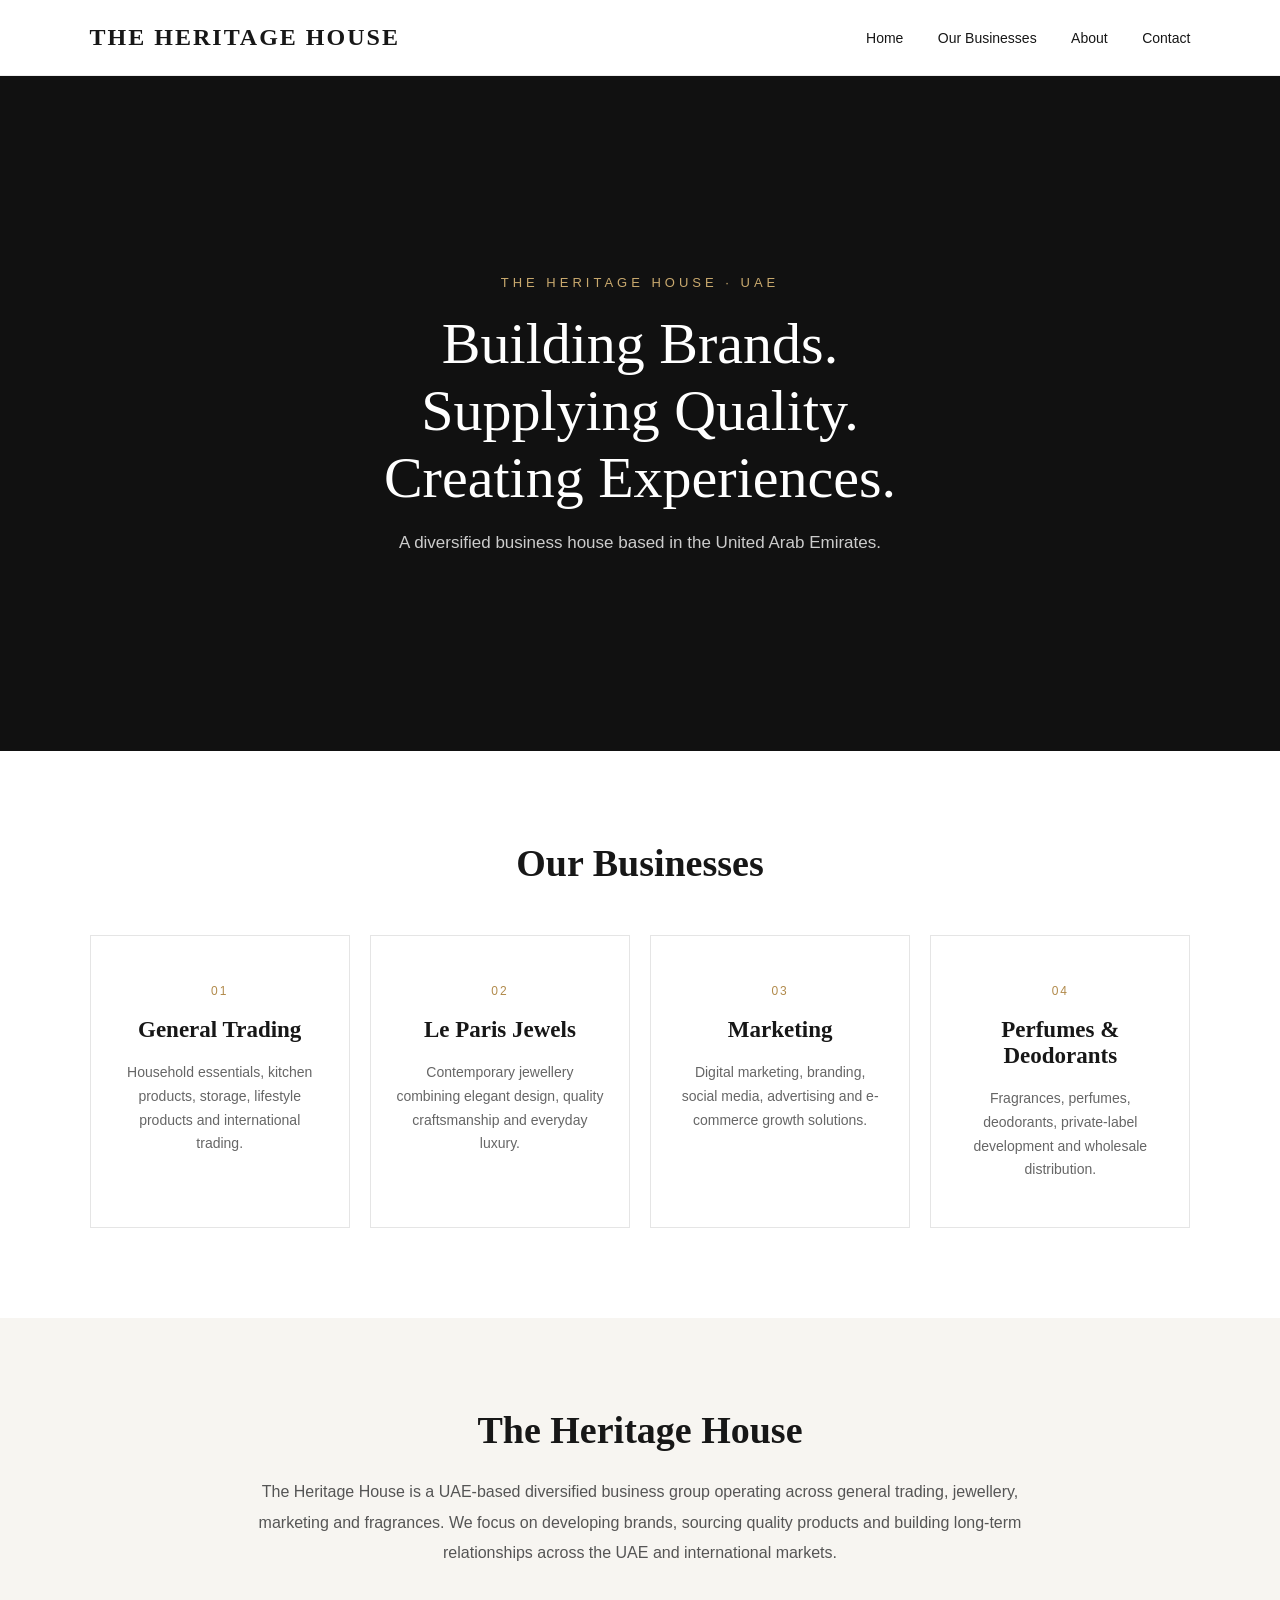
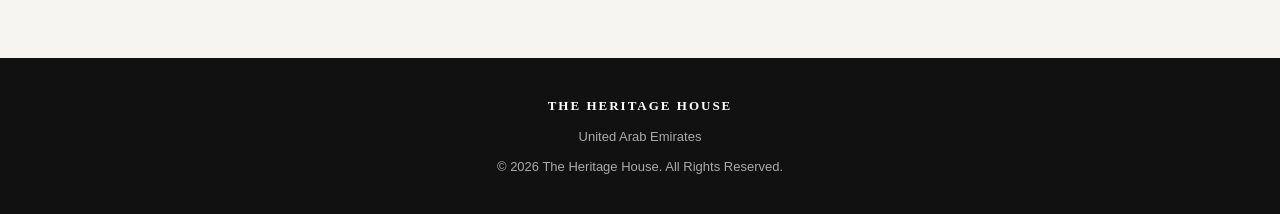
==== index.html @ 9d8dba2f "Create index.html" ====
<!DOCTYPE html>
<html lang="en">
<head>
  <meta charset="UTF-8">
  <meta name="viewport" content="width=device-width, initial-scale=1.0">
  <title>The Heritage House | UAE</title>

  <style>
    * {
      margin: 0;
      padding: 0;
      box-sizing: border-box;
    }

    body {
      font-family: Arial, sans-serif;
      background: #ffffff;
      color: #171717;
    }

    header {
      padding: 24px 7%;
      display: flex;
      justify-content: space-between;
      align-items: center;
      border-bottom: 1px solid #eee;
    }

    .logo {
      font-family: Georgia, serif;
      font-size: 24px;
      letter-spacing: 2px;
      font-weight: bold;
    }

    nav a {
      text-decoration: none;
      color: #171717;
      margin-left: 30px;
      font-size: 14px;
    }

    .hero {
      min-height: 75vh;
      background: #111;
      color: white;
      display: flex;
      flex-direction: column;
      justify-content: center;
      align-items: center;
      text-align: center;
      padding: 40px 20px;
    }

    .hero p {
      color: #c9a96e;
      letter-spacing: 4px;
      font-size: 13px;
      margin-bottom: 20px;
    }

    .hero h1 {
      font-family: Georgia, serif;
      font-size: 58px;
      font-weight: normal;
      max-width: 900px;
    }

    .hero h2 {
      margin-top: 22px;
      font-size: 17px;
      font-weight: normal;
      color: #ccc;
    }

    .businesses {
      padding: 90px 7%;
      text-align: center;
    }

    .businesses h2 {
      font-family: Georgia, serif;
      font-size: 38px;
      margin-bottom: 50px;
    }

    .grid {
      display: grid;
      grid-template-columns: repeat(4, 1fr);
      gap: 20px;
    }

    .card {
      border: 1px solid #e5e5e5;
      padding: 45px 25px;
      min-height: 250px;
    }

    .card span {
      color: #b18a4b;
      font-size: 12px;
      letter-spacing: 2px;
    }

    .card h3 {
      font-family: Georgia, serif;
      margin: 18px 0;
      font-size: 23px;
    }

    .card p {
      line-height: 1.7;
      color: #666;
      font-size: 14px;
    }

    .about {
      background: #f7f5f1;
      padding: 90px 20%;
      text-align: center;
    }

    .about h2 {
      font-family: Georgia, serif;
      font-size: 38px;
      margin-bottom: 25px;
    }

    .about p {
      line-height: 1.9;
      color: #555;
    }

    footer {
      background: #111;
      color: #aaa;
      text-align: center;
      padding: 40px;
      font-size: 13px;
    }

    footer strong {
      color: white;
      font-family: Georgia, serif;
      letter-spacing: 2px;
    }

    @media(max-width: 850px) {
      .grid {
        grid-template-columns: 1fr;
      }

      .hero h1 {
        font-size: 40px;
      }

      nav {
        display: none;
      }

      .about {
        padding: 70px 8%;
      }
    }
  </style>
</head>

<body>

<header>
  <div class="logo">THE HERITAGE HOUSE</div>

  <nav>
    <a href="#">Home</a>
    <a href="#businesses">Our Businesses</a>
    <a href="#about">About</a>
    <a href="#contact">Contact</a>
  </nav>
</header>

<section class="hero">
  <p>THE HERITAGE HOUSE · UAE</p>

  <h1>Building Brands.<br>Supplying Quality.<br>Creating Experiences.</h1>

  <h2>A diversified business house based in the United Arab Emirates.</h2>
</section>

<section class="businesses" id="businesses">

  <h2>Our Businesses</h2>

  <div class="grid">

    <div class="card">
      <span>01</span>
      <h3>General Trading</h3>
      <p>
        Household essentials, kitchen products, storage,
        lifestyle products and international trading.
      </p>
    </div>

    <div class="card">
      <span>02</span>
      <h3>Le Paris Jewels</h3>
      <p>
        Contemporary jewellery combining elegant design,
        quality craftsmanship and everyday luxury.
      </p>
    </div>

    <div class="card">
      <span>03</span>
      <h3>Marketing</h3>
      <p>
        Digital marketing, branding, social media,
        advertising and e-commerce growth solutions.
      </p>
    </div>

    <div class="card">
      <span>04</span>
      <h3>Perfumes & Deodorants</h3>
      <p>
        Fragrances, perfumes, deodorants, private-label
        development and wholesale distribution.
      </p>
    </div>

  </div>

</section>

<section class="about" id="about">

  <h2>The Heritage House</h2>

  <p>
    The Heritage House is a UAE-based diversified business group
    operating across general trading, jewellery, marketing and
    fragrances. We focus on developing brands, sourcing quality
    products and building long-term relationships across the UAE
    and international markets.
  </p>

</section>

<footer id="contact">

  <strong>THE HERITAGE HOUSE</strong>

  <br><br>

  United Arab Emirates

  <br><br>

  © 2026 The Heritage House. All Rights Reserved.

</footer>

</body>
</html>
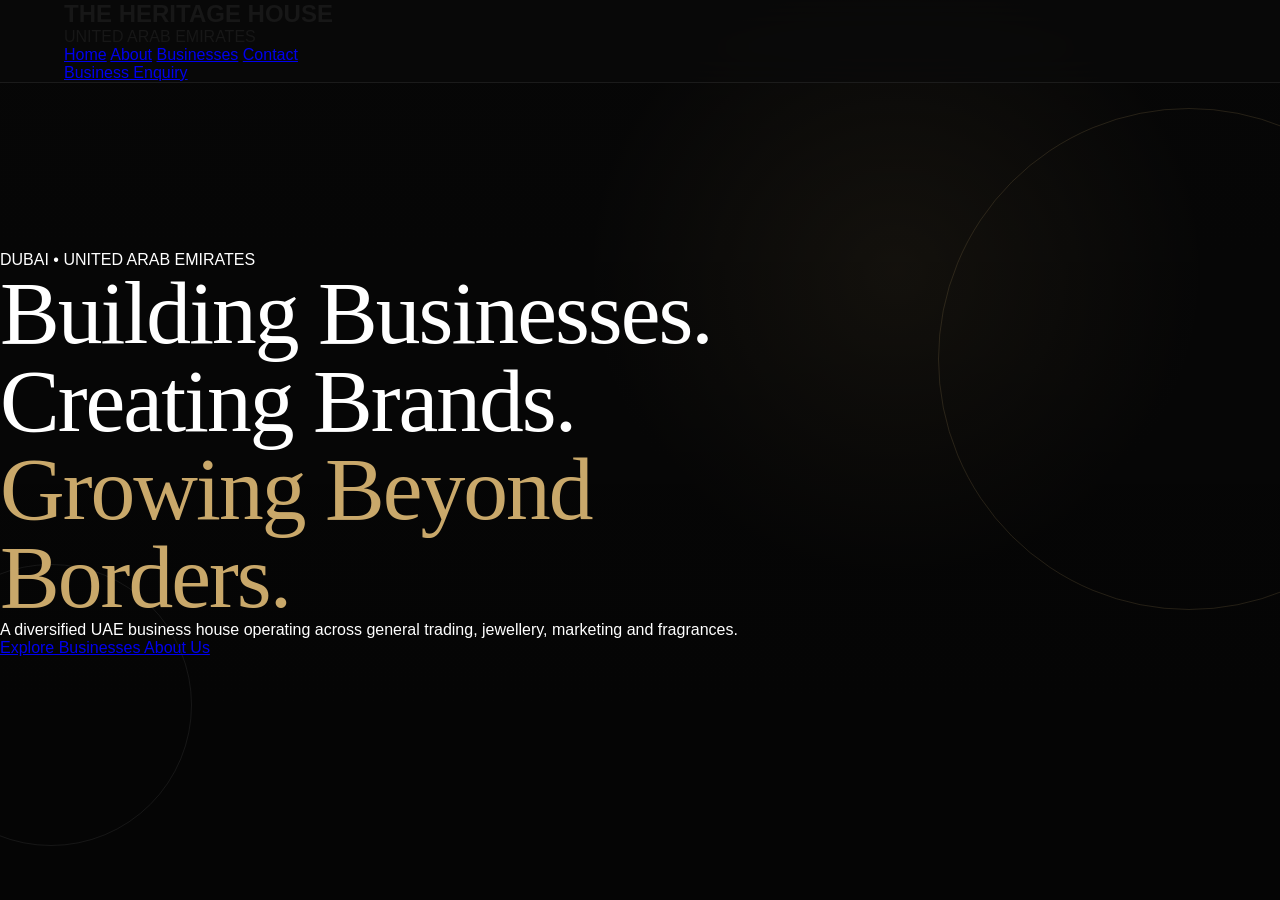
==== commit 545e143a: "Update index.html" ====
--- a/index.html
+++ b/index.html
@@ -1,264 +1,97 @@
 <!DOCTYPE html>
 <html lang="en">
+
 <head>
-  <meta charset="UTF-8">
-  <meta name="viewport" content="width=device-width, initial-scale=1.0">
-  <title>The Heritage House | UAE</title>
 
-  <style>
-    * {
-      margin: 0;
-      padding: 0;
-      box-sizing: border-box;
-    }
+<meta charset="UTF-8">
+<meta name="viewport" content="width=device-width, initial-scale=1.0">
 
-    body {
-      font-family: Arial, sans-serif;
-      background: #ffffff;
-      color: #171717;
-    }
+<title>The Heritage House | UAE</title>
 
-    header {
-      padding: 24px 7%;
-      display: flex;
-      justify-content: space-between;
-      align-items: center;
-      border-bottom: 1px solid #eee;
-    }
+<link rel="stylesheet" href="style.css">
 
-    .logo {
-      font-family: Georgia, serif;
-      font-size: 24px;
-      letter-spacing: 2px;
-      font-weight: bold;
-    }
-
-    nav a {
-      text-decoration: none;
-      color: #171717;
-      margin-left: 30px;
-      font-size: 14px;
-    }
-
-    .hero {
-      min-height: 75vh;
-      background: #111;
-      color: white;
-      display: flex;
-      flex-direction: column;
-      justify-content: center;
-      align-items: center;
-      text-align: center;
-      padding: 40px 20px;
-    }
-
-    .hero p {
-      color: #c9a96e;
-      letter-spacing: 4px;
-      font-size: 13px;
-      margin-bottom: 20px;
-    }
-
-    .hero h1 {
-      font-family: Georgia, serif;
-      font-size: 58px;
-      font-weight: normal;
-      max-width: 900px;
-    }
-
-    .hero h2 {
-      margin-top: 22px;
-      font-size: 17px;
-      font-weight: normal;
-      color: #ccc;
-    }
-
-    .businesses {
-      padding: 90px 7%;
-      text-align: center;
-    }
-
-    .businesses h2 {
-      font-family: Georgia, serif;
-      font-size: 38px;
-      margin-bottom: 50px;
-    }
-
-    .grid {
-      display: grid;
-      grid-template-columns: repeat(4, 1fr);
-      gap: 20px;
-    }
-
-    .card {
-      border: 1px solid #e5e5e5;
-      padding: 45px 25px;
-      min-height: 250px;
-    }
-
-    .card span {
-      color: #b18a4b;
-      font-size: 12px;
-      letter-spacing: 2px;
-    }
-
-    .card h3 {
-      font-family: Georgia, serif;
-      margin: 18px 0;
-      font-size: 23px;
-    }
-
-    .card p {
-      line-height: 1.7;
-      color: #666;
-      font-size: 14px;
-    }
-
-    .about {
-      background: #f7f5f1;
-      padding: 90px 20%;
-      text-align: center;
-    }
-
-    .about h2 {
-      font-family: Georgia, serif;
-      font-size: 38px;
-      margin-bottom: 25px;
-    }
-
-    .about p {
-      line-height: 1.9;
-      color: #555;
-    }
-
-    footer {
-      background: #111;
-      color: #aaa;
-      text-align: center;
-      padding: 40px;
-      font-size: 13px;
-    }
-
-    footer strong {
-      color: white;
-      font-family: Georgia, serif;
-      letter-spacing: 2px;
-    }
-
-    @media(max-width: 850px) {
-      .grid {
-        grid-template-columns: 1fr;
-      }
-
-      .hero h1 {
-        font-size: 40px;
-      }
-
-      nav {
-        display: none;
-      }
-
-      .about {
-        padding: 70px 8%;
-      }
-    }
-  </style>
 </head>
 
 <body>
 
-<header>
-  <div class="logo">THE HERITAGE HOUSE</div>
+<header class="site-header">
 
-  <nav>
-    <a href="#">Home</a>
-    <a href="#businesses">Our Businesses</a>
-    <a href="#about">About</a>
-    <a href="#contact">Contact</a>
-  </nav>
+<div class="container nav">
+
+<div class="logo">
+
+<h2>THE HERITAGE HOUSE</h2>
+
+<p>UNITED ARAB EMIRATES</p>
+
+</div>
+
+<nav>
+
+<a href="#">Home</a>
+<a href="#">About</a>
+<a href="#">Businesses</a>
+<a href="#">Contact</a>
+
+</nav>
+
+<a class="btn" href="#">
+Business Enquiry
+</a>
+
+</div>
+
 </header>
 
+
+
 <section class="hero">
-  <p>THE HERITAGE HOUSE · UAE</p>
 
-  <h1>Building Brands.<br>Supplying Quality.<br>Creating Experiences.</h1>
+<div class="overlay"></div>
 
-  <h2>A diversified business house based in the United Arab Emirates.</h2>
-</section>
+<div class="hero-content">
 
-<section class="businesses" id="businesses">
+<p class="eyebrow">
+DUBAI • UNITED ARAB EMIRATES
+</p>
 
-  <h2>Our Businesses</h2>
+<h1>
 
-  <div class="grid">
+Building Businesses.<br>
 
-    <div class="card">
-      <span>01</span>
-      <h3>General Trading</h3>
-      <p>
-        Household essentials, kitchen products, storage,
-        lifestyle products and international trading.
-      </p>
-    </div>
+Creating Brands.<br>
 
-    <div class="card">
-      <span>02</span>
-      <h3>Le Paris Jewels</h3>
-      <p>
-        Contemporary jewellery combining elegant design,
-        quality craftsmanship and everyday luxury.
-      </p>
-    </div>
+<span>Growing Beyond Borders.</span>
 
-    <div class="card">
-      <span>03</span>
-      <h3>Marketing</h3>
-      <p>
-        Digital marketing, branding, social media,
-        advertising and e-commerce growth solutions.
-      </p>
-    </div>
+</h1>
 
-    <div class="card">
-      <span>04</span>
-      <h3>Perfumes & Deodorants</h3>
-      <p>
-        Fragrances, perfumes, deodorants, private-label
-        development and wholesale distribution.
-      </p>
-    </div>
+<p>
 
-  </div>
+A diversified UAE business house operating across
+general trading, jewellery, marketing and fragrances.
+
+</p>
+
+<div class="buttons">
+
+<a href="#" class="gold">
+Explore Businesses
+</a>
+
+<a href="#" class="outline">
+About Us
+</a>
+
+</div>
+
+</div>
 
 </section>
 
-<section class="about" id="about">
 
-  <h2>The Heritage House</h2>
 
-  <p>
-    The Heritage House is a UAE-based diversified business group
-    operating across general trading, jewellery, marketing and
-    fragrances. We focus on developing brands, sourcing quality
-    products and building long-term relationships across the UAE
-    and international markets.
-  </p>
-
-</section>
-
-<footer id="contact">
-
-  <strong>THE HERITAGE HOUSE</strong>
-
-  <br><br>
-
-  United Arab Emirates
-
-  <br><br>
-
-  © 2026 The Heritage House. All Rights Reserved.
-
-</footer>
+<script src="script.js"></script>
 
 </body>
+
 </html>
--- a/style.css
+++ b/style.css
@@ -0,0 +1,377 @@
+* {
+  margin: 0;
+  padding: 0;
+  box-sizing: border-box;
+}
+
+html {
+  scroll-behavior: smooth;
+}
+
+body {
+  font-family: Arial, Helvetica, sans-serif;
+  background: #f7f4ef;
+  color: #171717;
+  overflow-x: hidden;
+}
+
+.container {
+  width: min(1180px, 90%);
+  margin: 0 auto;
+}
+
+/* HEADER */
+
+.site-header {
+  position: fixed;
+  top: 0;
+  left: 0;
+  width: 100%;
+  z-index: 1000;
+  background: rgba(10, 10, 10, 0.72);
+  backdrop-filter: blur(18px);
+  border-bottom: 1px solid rgba(255,255,255,0.08);
+}
+
+.nav-wrap {
+  min-height: 88px;
+  display: flex;
+  align-items: center;
+  justify-content: space-between;
+  gap: 30px;
+}
+
+.brand {
+  text-decoration: none;
+  color: white;
+  display: flex;
+  flex-direction: column;
+}
+
+.brand-main {
+  font-family: Georgia, "Times New Roman", serif;
+  font-size: 20px;
+  letter-spacing: 2px;
+  line-height: 1.1;
+}
+
+.brand-sub {
+  margin-top: 5px;
+  font-size: 9px;
+  letter-spacing: 3px;
+  color: #c9a86a;
+}
+
+.desktop-nav {
+  display: flex;
+  align-items: center;
+  gap: 30px;
+}
+
+.desktop-nav a {
+  color: #f4f4f4;
+  text-decoration: none;
+  font-size: 13px;
+  letter-spacing: 0.5px;
+  transition: 0.3s ease;
+}
+
+.desktop-nav a:hover {
+  color: #c9a86a;
+}
+
+.nav-button {
+  text-decoration: none;
+  color: #111;
+  background: #c9a86a;
+  padding: 13px 20px;
+  font-size: 12px;
+  letter-spacing: 0.8px;
+  transition: 0.3s ease;
+}
+
+.nav-button:hover {
+  background: #e0c28a;
+}
+
+.mobile-menu-button {
+  display: none;
+  background: transparent;
+  border: none;
+  cursor: pointer;
+}
+
+.mobile-menu-button span {
+  display: block;
+  width: 25px;
+  height: 1px;
+  background: white;
+  margin: 6px 0;
+}
+
+/* HERO */
+
+.hero {
+  position: relative;
+  min-height: 100vh;
+  background:
+    linear-gradient(rgba(0,0,0,0.45), rgba(0,0,0,0.62)),
+    radial-gradient(circle at 70% 30%, rgba(201,168,106,0.14), transparent 28%),
+    #0c0c0c;
+  color: white;
+  display: flex;
+  align-items: center;
+  padding-top: 88px;
+  overflow: hidden;
+}
+
+.hero::before {
+  content: "";
+  position: absolute;
+  width: 500px;
+  height: 500px;
+  border: 1px solid rgba(201,168,106,0.16);
+  border-radius: 50%;
+  top: 12%;
+  right: -160px;
+}
+
+.hero::after {
+  content: "";
+  position: absolute;
+  width: 280px;
+  height: 280px;
+  border: 1px solid rgba(255,255,255,0.07);
+  border-radius: 50%;
+  bottom: 6%;
+  left: -90px;
+}
+
+.hero-overlay {
+  position: absolute;
+  inset: 0;
+  background:
+    linear-gradient(
+      90deg,
+      rgba(0,0,0,0.85) 0%,
+      rgba(0,0,0,0.55) 50%,
+      rgba(0,0,0,0.2) 100%
+    );
+}
+
+.hero-content {
+  position: relative;
+  z-index: 2;
+  padding-top: 70px;
+  padding-bottom: 150px;
+}
+
+.hero-eyebrow {
+  color: #c9a86a;
+  font-size: 12px;
+  letter-spacing: 4px;
+  margin-bottom: 28px;
+  opacity: 0;
+  transform: translateY(18px);
+  animation: fadeUp 0.8s ease forwards 0.1s;
+}
+
+.hero h1 {
+  max-width: 900px;
+  font-family: Georgia, "Times New Roman", serif;
+  font-weight: 400;
+  font-size: clamp(54px, 7vw, 98px);
+  line-height: 0.98;
+  letter-spacing: -2px;
+  opacity: 0;
+  transform: translateY(25px);
+  animation: fadeUp 0.9s ease forwards 0.25s;
+}
+
+.hero h1 span {
+  color: #c9a86a;
+}
+
+.hero-description {
+  margin-top: 34px;
+  max-width: 620px;
+  color: #d1d1d1;
+  font-size: 17px;
+  line-height: 1.8;
+  opacity: 0;
+  transform: translateY(20px);
+  animation: fadeUp 0.9s ease forwards 0.45s;
+}
+
+.hero-actions {
+  display: flex;
+  gap: 16px;
+  margin-top: 38px;
+  opacity: 0;
+  transform: translateY(20px);
+  animation: fadeUp 0.9s ease forwards 0.6s;
+}
+
+.button {
+  display: inline-block;
+  padding: 15px 24px;
+  text-decoration: none;
+  font-size: 12px;
+  letter-spacing: 1px;
+  transition: all 0.3s ease;
+}
+
+.button-gold {
+  background: #c9a86a;
+  color: #111;
+}
+
+.button-gold:hover {
+  background: #e0c28a;
+  transform: translateY(-2px);
+}
+
+.button-outline {
+  border: 1px solid rgba(255,255,255,0.35);
+  color: white;
+}
+
+.button-outline:hover {
+  border-color: #c9a86a;
+  color: #c9a86a;
+}
+
+.hero-bottom {
+  position: absolute;
+  left: 0;
+  bottom: 0;
+  width: 100%;
+  z-index: 3;
+  display: grid;
+  grid-template-columns: repeat(4, 1fr);
+  border-top: 1px solid rgba(255,255,255,0.1);
+  background: rgba(0,0,0,0.28);
+  backdrop-filter: blur(12px);
+}
+
+.hero-bottom-item {
+  padding: 22px 28px;
+  font-size: 12px;
+  letter-spacing: 0.5px;
+  color: #d6d6d6;
+  border-right: 1px solid rgba(255,255,255,0.08);
+}
+
+.hero-bottom-item:last-child {
+  border-right: 0;
+}
+
+.hero-bottom-item span {
+  color: #c9a86a;
+  margin-right: 10px;
+  font-size: 10px;
+}
+
+/* ANIMATION */
+
+@keyframes fadeUp {
+  to {
+    opacity: 1;
+    transform: translateY(0);
+  }
+}
+
+/* MOBILE */
+
+@media (max-width: 900px) {
+
+  .desktop-nav,
+  .nav-button {
+    display: none;
+  }
+
+  .mobile-menu-button {
+    display: block;
+  }
+
+  .nav-wrap {
+    min-height: 74px;
+  }
+
+  .hero {
+    padding-top: 74px;
+    min-height: auto;
+  }
+
+  .hero-content {
+    padding-top: 110px;
+    padding-bottom: 170px;
+  }
+
+  .hero h1 {
+    font-size: clamp(42px, 11vw, 66px);
+    line-height: 1.02;
+  }
+
+  .hero-description {
+    font-size: 15px;
+    line-height: 1.7;
+  }
+
+  .hero-actions {
+    flex-direction: column;
+    align-items: flex-start;
+  }
+
+  .hero-bottom {
+    grid-template-columns: 1fr 1fr;
+  }
+
+  .hero-bottom-item {
+    padding: 16px 18px;
+    border-bottom: 1px solid rgba(255,255,255,0.08);
+  }
+}
+
+@media (max-width: 520px) {
+
+  .brand-main {
+    font-size: 16px;
+  }
+
+  .brand-sub {
+    font-size: 8px;
+    letter-spacing: 2px;
+  }
+
+  .hero-eyebrow {
+    font-size: 10px;
+    letter-spacing: 2.5px;
+  }
+
+  .hero h1 {
+    letter-spacing: -1px;
+  }
+
+  .hero-actions {
+    width: 100%;
+  }
+
+  .button {
+    width: 100%;
+    text-align: center;
+  }
+
+  .hero-bottom {
+    grid-template-columns: 1fr;
+    position: relative;
+  }
+
+  .hero {
+    display: block;
+  }
+
+  .hero-content {
+    padding-bottom: 70px;
+  }
+}
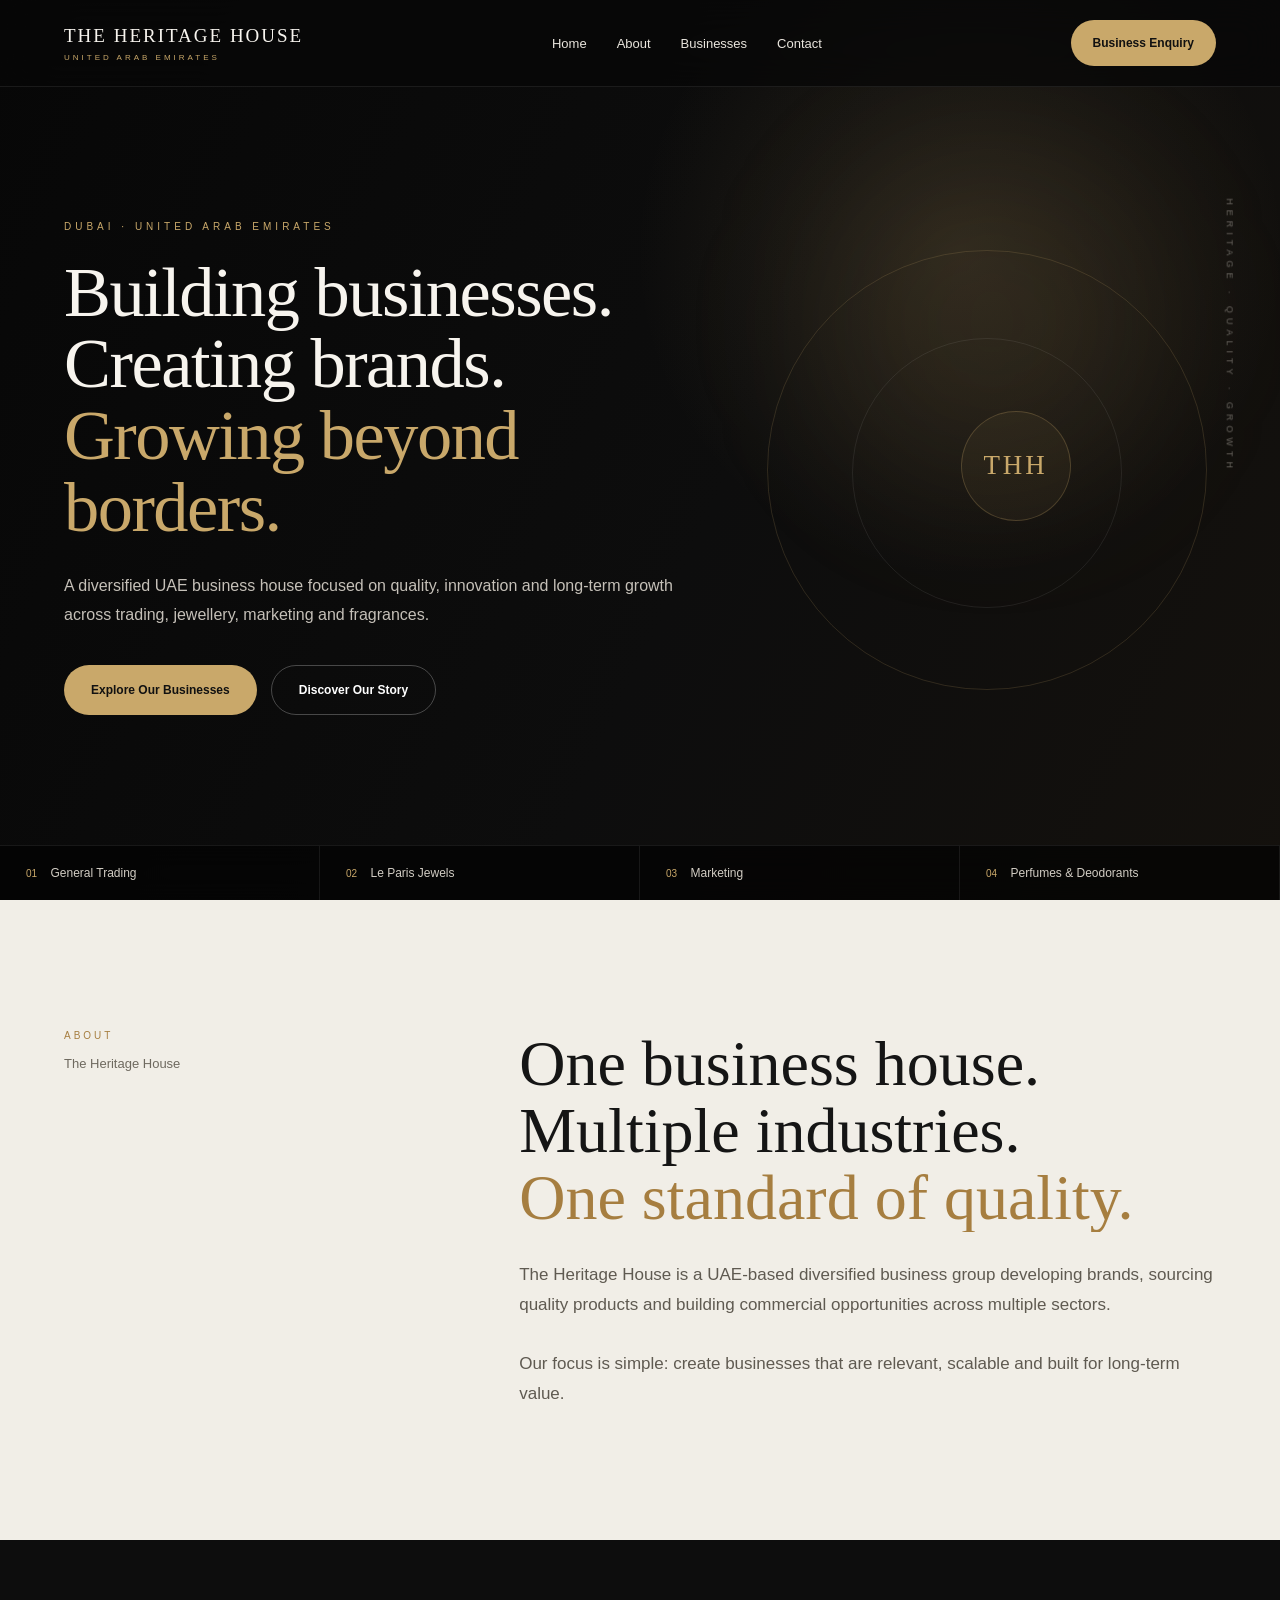
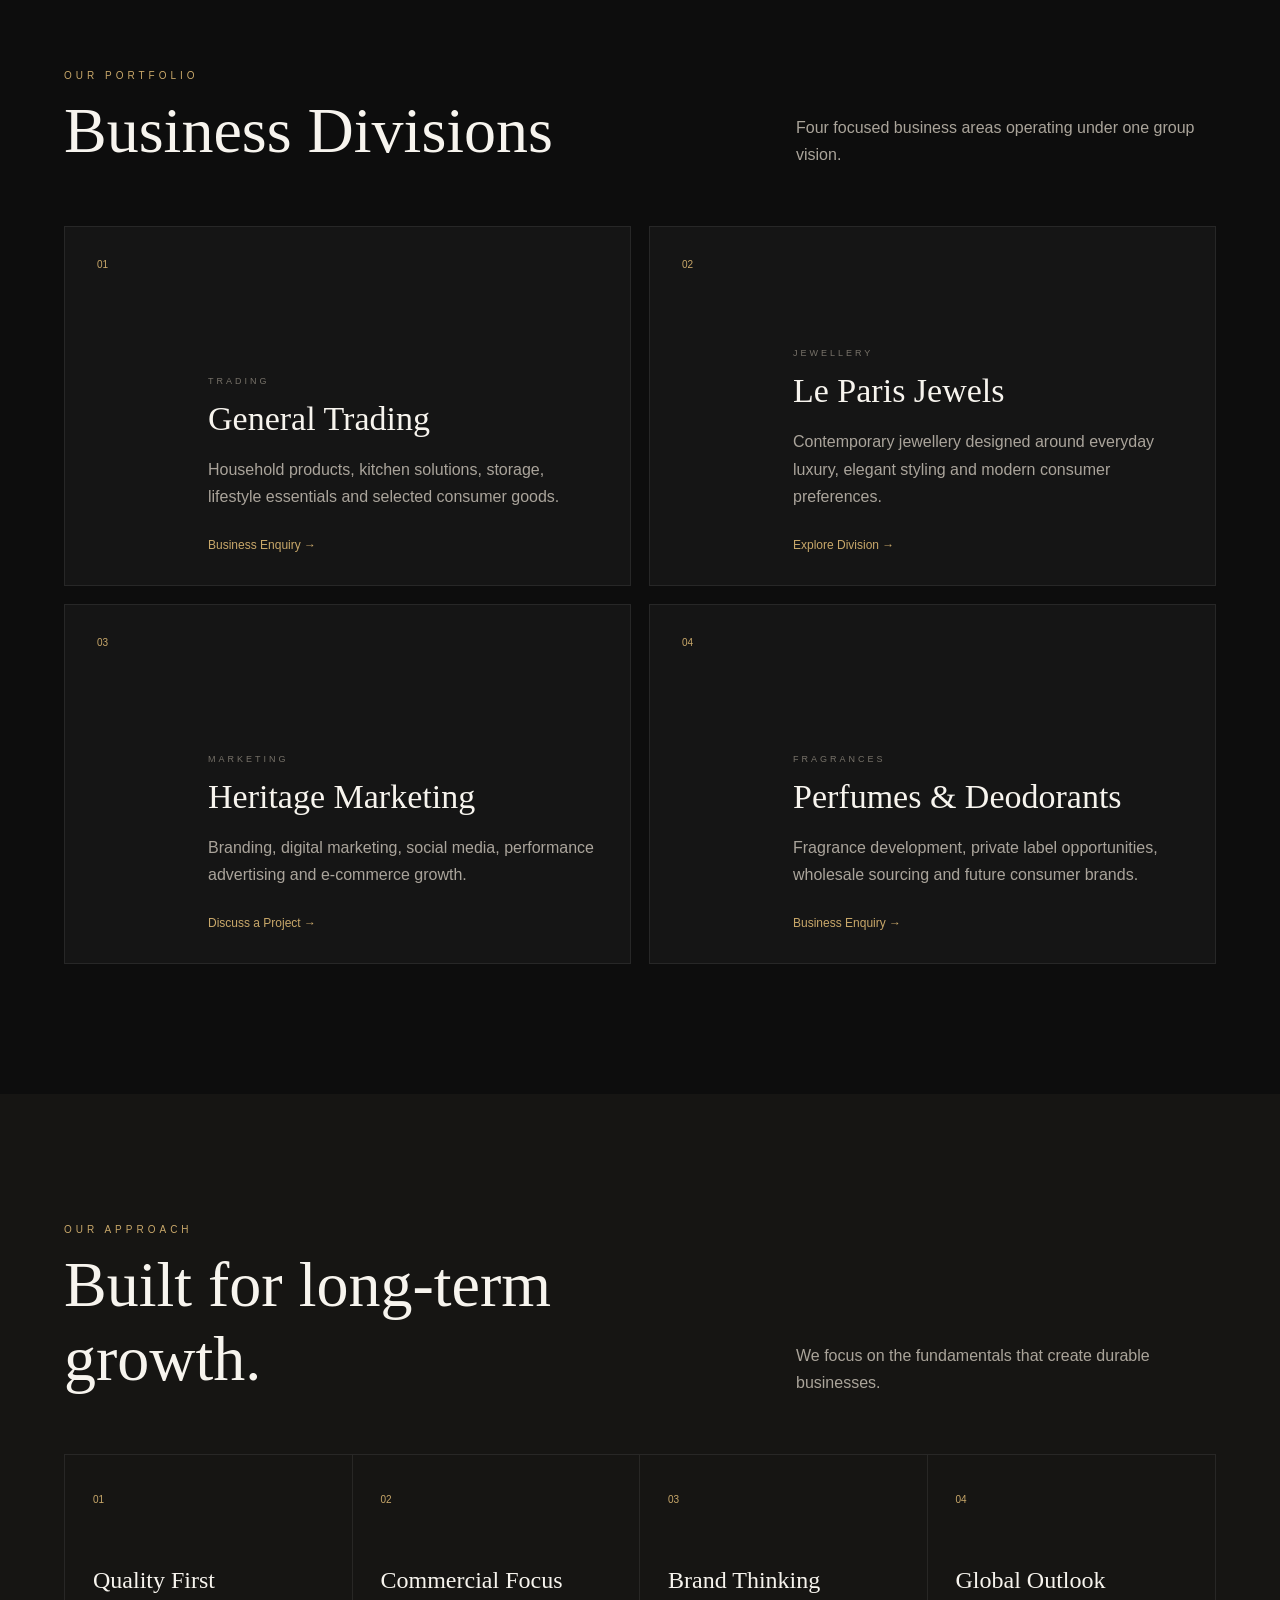
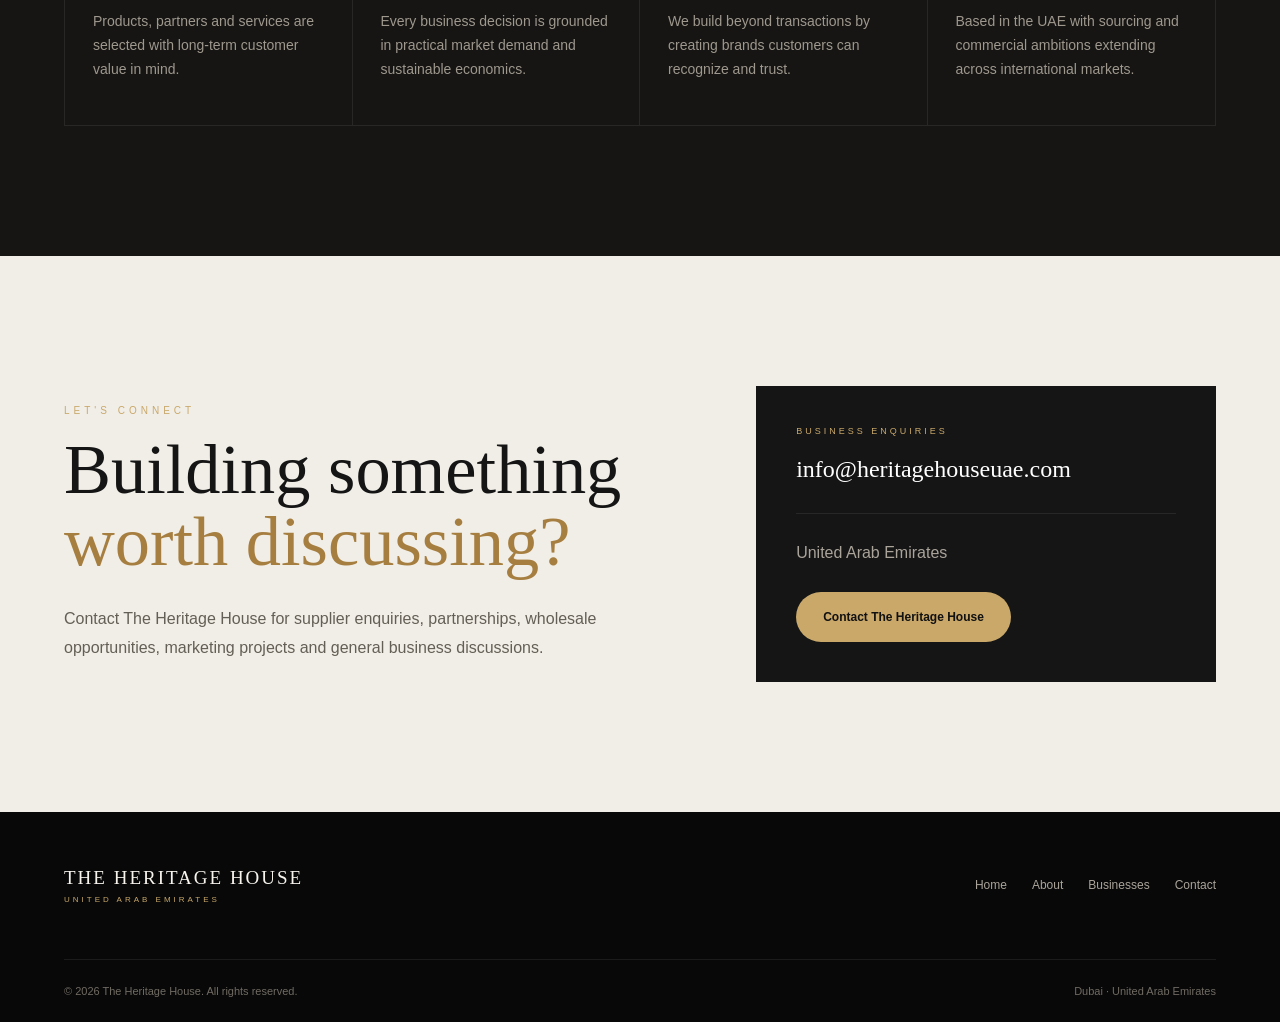
==== commit 7deb94b3: "versiona 1 - Heritage House Website" ====
--- a/index.html
+++ b/index.html
@@ -1,97 +1,487 @@
 <!DOCTYPE html>
 <html lang="en">
-
 <head>
-
-<meta charset="UTF-8">
-<meta name="viewport" content="width=device-width, initial-scale=1.0">
-
-<title>The Heritage House | UAE</title>
-
-<link rel="stylesheet" href="style.css">
-
+  <meta charset="UTF-8">
+  <meta name="viewport" content="width=device-width, initial-scale=1.0">
+
+  <title>The Heritage House | UAE</title>
+
+  <meta
+    name="description"
+    content="The Heritage House is a UAE-based diversified business group operating across general trading, jewellery, marketing and fragrances."
+  >
+
+  <link rel="stylesheet" href="style.css">
 </head>
 
 <body>
 
-<header class="site-header">
-
-<div class="container nav">
-
-<div class="logo">
-
-<h2>THE HERITAGE HOUSE</h2>
-
-<p>UNITED ARAB EMIRATES</p>
-
-</div>
-
-<nav>
-
-<a href="#">Home</a>
-<a href="#">About</a>
-<a href="#">Businesses</a>
-<a href="#">Contact</a>
-
-</nav>
-
-<a class="btn" href="#">
-Business Enquiry
-</a>
-
-</div>
-
-</header>
-
-
-
-<section class="hero">
-
-<div class="overlay"></div>
-
-<div class="hero-content">
-
-<p class="eyebrow">
-DUBAI • UNITED ARAB EMIRATES
-</p>
-
-<h1>
-
-Building Businesses.<br>
-
-Creating Brands.<br>
-
-<span>Growing Beyond Borders.</span>
-
-</h1>
-
-<p>
-
-A diversified UAE business house operating across
-general trading, jewellery, marketing and fragrances.
-
-</p>
-
-<div class="buttons">
-
-<a href="#" class="gold">
-Explore Businesses
-</a>
-
-<a href="#" class="outline">
-About Us
-</a>
-
-</div>
-
-</div>
-
-</section>
-
-
-
-<script src="script.js"></script>
+  <!-- PAGE LOADER -->
+   <div class="cursor-glow" id="cursorGlow"></div>
+  <div class="page-loader" id="pageLoader">
+    <div class="loader-inner">
+      <div class="loader-brand">THE HERITAGE HOUSE</div>
+      <div class="loader-line"></div>
+      <div class="loader-location">UNITED ARAB EMIRATES</div>
+    </div>
+  </div>
+
+
+  <!-- HEADER -->
+  <header class="site-header">
+
+    <div class="container nav-wrap">
+
+      <a href="#home" class="brand">
+        <span class="brand-name">THE HERITAGE HOUSE</span>
+        <span class="brand-location">UNITED ARAB EMIRATES</span>
+      </a>
+
+      <nav class="desktop-nav">
+        <a href="#home">Home</a>
+        <a href="#about">About</a>
+        <a href="#businesses">Businesses</a>
+        <a href="#contact">Contact</a>
+      </nav>
+
+      <a href="#contact" class="header-cta">
+        Business Enquiry
+      </a>
+
+      <button class="menu-toggle" aria-label="Open menu">
+        <span></span>
+        <span></span>
+      </button>
+
+    </div>
+
+  </header>
+
+
+  <!-- MOBILE MENU -->
+  <div class="mobile-menu">
+
+    <a href="#home">Home</a>
+    <a href="#about">About</a>
+    <a href="#businesses">Businesses</a>
+    <a href="#contact">Contact</a>
+
+  </div>
+
+
+  <main>
+
+    <!-- HERO -->
+    <section class="hero" id="home">
+
+      <div class="hero-glow"></div>
+
+      <div class="container hero-grid">
+
+        <div class="hero-copy">
+
+          <p class="eyebrow hero-animate hero-delay-1">
+            DUBAI · UNITED ARAB EMIRATES
+          </p>
+
+          <h1 class="hero-animate hero-delay-2">
+            Building businesses.<br>
+            Creating brands.<br>
+            <span>Growing beyond borders.</span>
+          </h1>
+
+          <p class="hero-text hero-animate hero-delay-3">
+            A diversified UAE business house focused on quality,
+            innovation and long-term growth across trading,
+            jewellery, marketing and fragrances.
+          </p>
+
+          <div class="hero-actions hero-animate hero-delay-4">
+
+            <a href="#businesses" class="button button-gold">
+              Explore Our Businesses
+            </a>
+
+            <a href="#about" class="button button-outline">
+              Discover Our Story
+            </a>
+
+          </div>
+
+        </div>
+
+
+        <div class="hero-visual hero-animate hero-delay-3">
+
+          <div class="orbit orbit-large"></div>
+          <div class="orbit orbit-small"></div>
+
+          <div class="hero-monogram">
+            THH
+          </div>
+
+          <div class="hero-vertical-text">
+            HERITAGE · QUALITY · GROWTH
+          </div>
+
+        </div>
+
+      </div>
+
+
+      <div class="hero-business-strip">
+
+        <div>
+          <span>01</span>
+          General Trading
+        </div>
+
+        <div>
+          <span>02</span>
+          Le Paris Jewels
+        </div>
+
+        <div>
+          <span>03</span>
+          Marketing
+        </div>
+
+        <div>
+          <span>04</span>
+          Perfumes & Deodorants
+        </div>
+
+      </div>
+
+    </section>
+
+
+    <!-- ABOUT -->
+    <section class="intro-section" id="about">
+
+      <div class="container intro-grid">
+
+        <div class="section-label reveal">
+
+          <span>ABOUT</span>
+          The Heritage House
+
+        </div>
+
+
+        <div class="intro-copy reveal">
+
+          <h2>
+            One business house.<br>
+            Multiple industries.<br>
+            <span>One standard of quality.</span>
+          </h2>
+
+          <p>
+            The Heritage House is a UAE-based diversified business group
+            developing brands, sourcing quality products and building
+            commercial opportunities across multiple sectors.
+          </p>
+
+          <p>
+            Our focus is simple: create businesses that are relevant,
+            scalable and built for long-term value.
+          </p>
+
+        </div>
+
+      </div>
+
+    </section>
+
+
+    <!-- BUSINESSES -->
+    <section class="business-section" id="businesses">
+
+      <div class="container">
+
+        <div class="section-heading reveal">
+
+          <div>
+            <p class="eyebrow">OUR PORTFOLIO</p>
+            <h2>Business Divisions</h2>
+          </div>
+
+          <p>
+            Four focused business areas operating under one group vision.
+          </p>
+
+        </div>
+
+
+        <div class="business-grid">
+
+          <article class="business-card reveal">
+
+            <div class="business-number">01</div>
+
+            <div class="business-card-content">
+
+              <p class="business-category">TRADING</p>
+
+              <h3>General Trading</h3>
+
+              <p>
+                Household products, kitchen solutions, storage,
+                lifestyle essentials and selected consumer goods.
+              </p>
+
+              <a href="#contact">Business Enquiry →</a>
+
+            </div>
+
+          </article>
+
+
+          <article class="business-card reveal">
+
+            <div class="business-number">02</div>
+
+            <div class="business-card-content">
+
+              <p class="business-category">JEWELLERY</p>
+
+              <h3>Le Paris Jewels</h3>
+
+              <p>
+                Contemporary jewellery designed around everyday luxury,
+                elegant styling and modern consumer preferences.
+              </p>
+
+              <a href="#contact">Explore Division →</a>
+
+            </div>
+
+          </article>
+
+
+          <article class="business-card reveal">
+
+            <div class="business-number">03</div>
+
+            <div class="business-card-content">
+
+              <p class="business-category">MARKETING</p>
+
+              <h3>Heritage Marketing</h3>
+
+              <p>
+                Branding, digital marketing, social media,
+                performance advertising and e-commerce growth.
+              </p>
+
+              <a href="#contact">Discuss a Project →</a>
+
+            </div>
+
+          </article>
+
+
+          <article class="business-card reveal">
+
+            <div class="business-number">04</div>
+
+            <div class="business-card-content">
+
+              <p class="business-category">FRAGRANCES</p>
+
+              <h3>Perfumes & Deodorants</h3>
+
+              <p>
+                Fragrance development, private label opportunities,
+                wholesale sourcing and future consumer brands.
+              </p>
+
+              <a href="#contact">Business Enquiry →</a>
+
+            </div>
+
+          </article>
+
+        </div>
+
+      </div>
+
+    </section>
+
+
+    <!-- VALUES -->
+    <section class="values-section">
+
+      <div class="container">
+
+        <div class="section-heading reveal">
+
+          <div>
+            <p class="eyebrow">OUR APPROACH</p>
+            <h2>Built for long-term growth.</h2>
+          </div>
+
+          <p>
+            We focus on the fundamentals that create durable businesses.
+          </p>
+
+        </div>
+
+
+        <div class="values-grid">
+
+          <div class="value-item reveal">
+            <span>01</span>
+            <h3>Quality First</h3>
+
+            <p>
+              Products, partners and services are selected with
+              long-term customer value in mind.
+            </p>
+          </div>
+
+
+          <div class="value-item reveal">
+            <span>02</span>
+            <h3>Commercial Focus</h3>
+
+            <p>
+              Every business decision is grounded in practical
+              market demand and sustainable economics.
+            </p>
+          </div>
+
+
+          <div class="value-item reveal">
+            <span>03</span>
+            <h3>Brand Thinking</h3>
+
+            <p>
+              We build beyond transactions by creating brands
+              customers can recognize and trust.
+            </p>
+          </div>
+
+
+          <div class="value-item reveal">
+            <span>04</span>
+            <h3>Global Outlook</h3>
+
+            <p>
+              Based in the UAE with sourcing and commercial
+              ambitions extending across international markets.
+            </p>
+          </div>
+
+        </div>
+
+      </div>
+
+    </section>
+
+
+    <!-- CONTACT -->
+    <section class="contact-section" id="contact">
+
+      <div class="container contact-grid">
+
+        <div class="contact-copy reveal">
+
+          <p class="eyebrow">LET'S CONNECT</p>
+
+          <h2>
+            Building something<br>
+            <span>worth discussing?</span>
+          </h2>
+
+          <p>
+            Contact The Heritage House for supplier enquiries,
+            partnerships, wholesale opportunities, marketing projects
+            and general business discussions.
+          </p>
+
+        </div>
+
+
+        <div class="contact-panel reveal">
+
+          <p class="contact-label">
+            BUSINESS ENQUIRIES
+          </p>
+
+          <a href="mailto:info@heritagehouseuae.com" class="contact-email">
+            info@heritagehouseuae.com
+          </a>
+
+          <div class="contact-divider"></div>
+
+          <p>
+            United Arab Emirates
+          </p>
+
+          <a
+            href="mailto:info@heritagehouseuae.com"
+            class="button button-gold"
+          >
+            Contact The Heritage House
+          </a>
+
+        </div>
+
+      </div>
+
+    </section>
+
+  </main>
+
+
+  <!-- FOOTER -->
+  <footer>
+
+    <div class="container footer-top">
+
+      <div class="footer-brand">
+
+        <span class="brand-name">
+          THE HERITAGE HOUSE
+        </span>
+
+        <span class="brand-location">
+          UNITED ARAB EMIRATES
+        </span>
+
+      </div>
+
+
+      <div class="footer-links">
+
+        <a href="#home">Home</a>
+        <a href="#about">About</a>
+        <a href="#businesses">Businesses</a>
+        <a href="#contact">Contact</a>
+
+      </div>
+
+    </div>
+
+
+    <div class="container footer-bottom">
+
+      <p>
+        © 2026 The Heritage House. All rights reserved.
+      </p>
+
+      <p>
+        Dubai · United Arab Emirates
+      </p>
+
+    </div>
+
+  </footer>
+
+
+  <script src="script.js"></script>
 
 </body>
-
-</html>
+</html>
--- a/style.css
+++ b/style.css
@@ -1,3 +1,24 @@
+:root {
+  --black: #090909;
+  --black-soft: #111111;
+  --panel: #161616;
+
+  --cream: #f1eee7;
+
+  --white: #f7f4ee;
+  --muted: #aaa49a;
+
+  --gold: #c9a86a;
+  --gold-light: #e1c791;
+
+  --line: rgba(255, 255, 255, 0.08);
+
+  --container: 1180px;
+}
+
+
+/* RESET */
+
 * {
   margin: 0;
   padding: 0;
@@ -9,16 +30,108 @@
 }
 
 body {
+  background: var(--black);
+  color: var(--white);
+
   font-family: Arial, Helvetica, sans-serif;
-  background: #f7f4ef;
-  color: #171717;
+
   overflow-x: hidden;
 }
 
+body.loader-active {
+  overflow: hidden;
+}
+
+a {
+  color: inherit;
+  text-decoration: none;
+}
+
 .container {
-  width: min(1180px, 90%);
+  width: min(var(--container), 90%);
   margin: 0 auto;
 }
+
+
+/* PAGE LOADER */
+
+.page-loader {
+  position: fixed;
+  inset: 0;
+
+  z-index: 99999;
+
+  display: flex;
+  align-items: center;
+  justify-content: center;
+
+  background: #080808;
+
+  opacity: 1;
+  visibility: visible;
+
+  transition:
+    opacity 0.8s ease,
+    visibility 0.8s ease;
+}
+
+.page-loader.hide {
+  opacity: 0;
+  visibility: hidden;
+  pointer-events: none;
+}
+
+.loader-inner {
+  text-align: center;
+}
+
+.loader-brand {
+  font-family: Georgia, "Times New Roman", serif;
+
+  font-size: clamp(24px, 3vw, 42px);
+
+  letter-spacing: 4px;
+
+  opacity: 0;
+
+  animation: loaderFade 0.7s ease forwards;
+}
+
+.loader-line {
+  width: 0;
+  height: 1px;
+
+  margin: 24px auto;
+
+  background: var(--gold);
+
+  animation: loaderLine 1.25s ease forwards 0.25s;
+}
+
+.loader-location {
+  color: var(--gold);
+
+  font-size: 9px;
+
+  letter-spacing: 5px;
+
+  opacity: 0;
+
+  animation: loaderFade 0.7s ease forwards 0.7s;
+}
+
+@keyframes loaderLine {
+  to {
+    width: 250px;
+  }
+}
+
+@keyframes loaderFade {
+  to {
+    opacity: 1;
+  }
+}
+
 
 /* HEADER */
 
@@ -26,352 +139,1636 @@
   position: fixed;
   top: 0;
   left: 0;
+
+  z-index: 1000;
+
   width: 100%;
-  z-index: 1000;
-  background: rgba(10, 10, 10, 0.72);
+
+  background: rgba(8, 8, 8, 0.74);
+
   backdrop-filter: blur(18px);
-  border-bottom: 1px solid rgba(255,255,255,0.08);
+  -webkit-backdrop-filter: blur(18px);
+
+  border-bottom: 1px solid var(--line);
+
+  transition: background 0.35s ease;
 }
 
 .nav-wrap {
-  min-height: 88px;
+  min-height: 86px;
+
   display: flex;
   align-items: center;
   justify-content: space-between;
+
   gap: 30px;
 }
 
-.brand {
-  text-decoration: none;
-  color: white;
+
+/* BRAND */
+
+.brand,
+.footer-brand {
   display: flex;
   flex-direction: column;
-}
-
-.brand-main {
+
+  gap: 6px;
+}
+
+.brand-name {
   font-family: Georgia, "Times New Roman", serif;
-  font-size: 20px;
+
+  font-size: 19px;
+
   letter-spacing: 2px;
-  line-height: 1.1;
-}
-
-.brand-sub {
-  margin-top: 5px;
-  font-size: 9px;
+}
+
+.brand-location {
+  color: var(--gold);
+
+  font-size: 8px;
+
   letter-spacing: 3px;
-  color: #c9a86a;
-}
+}
+
+
+/* NAVIGATION */
 
 .desktop-nav {
   display: flex;
+
+  gap: 30px;
+}
+
+.desktop-nav a {
+  position: relative;
+
+  color: #e9e5dd;
+
+  font-size: 13px;
+}
+
+.desktop-nav a::after {
+  content: "";
+
+  position: absolute;
+
+  left: 0;
+  bottom: -8px;
+
+  width: 0;
+  height: 1px;
+
+  background: var(--gold);
+
+  transition: width 0.3s ease;
+}
+
+.desktop-nav a:hover::after {
+  width: 100%;
+}
+
+
+/* HEADER CTA */
+
+.header-cta {
+  min-height: 46px;
+
+  padding: 0 22px;
+
+  display: inline-flex;
   align-items: center;
-  gap: 30px;
-}
-
-.desktop-nav a {
-  color: #f4f4f4;
-  text-decoration: none;
-  font-size: 13px;
-  letter-spacing: 0.5px;
-  transition: 0.3s ease;
-}
-
-.desktop-nav a:hover {
-  color: #c9a86a;
-}
-
-.nav-button {
-  text-decoration: none;
+
+  border-radius: 999px;
+
+  background: var(--gold);
+
   color: #111;
-  background: #c9a86a;
-  padding: 13px 20px;
+
   font-size: 12px;
-  letter-spacing: 0.8px;
-  transition: 0.3s ease;
-}
-
-.nav-button:hover {
-  background: #e0c28a;
-}
-
-.mobile-menu-button {
+  font-weight: 700;
+
+  transition:
+    background 0.3s ease,
+    transform 0.3s ease;
+}
+
+.header-cta:hover {
+  background: var(--gold-light);
+
+  transform: translateY(-2px);
+}
+
+
+/* MOBILE BUTTON */
+
+.menu-toggle {
   display: none;
+
+  border: 0;
+
   background: transparent;
-  border: none;
+
   cursor: pointer;
 }
 
-.mobile-menu-button span {
+.menu-toggle span {
   display: block;
+
   width: 25px;
   height: 1px;
-  background: white;
-  margin: 6px 0;
-}
+
+  margin: 6px;
+
+  background: #fff;
+}
+
+
+/* MOBILE MENU */
+
+.mobile-menu {
+  position: fixed;
+
+  top: 78px;
+  right: 5%;
+
+  z-index: 999;
+
+  min-width: 220px;
+
+  padding: 24px;
+
+  display: none;
+  flex-direction: column;
+
+  gap: 20px;
+
+  background: #111;
+
+  border: 1px solid var(--line);
+}
+
+.mobile-menu.open {
+  display: flex;
+}
+
+
+/* COMMON */
+
+.eyebrow {
+  color: var(--gold);
+
+  font-size: 10px;
+
+  letter-spacing: 4px;
+}
+
+.button {
+  min-height: 50px;
+
+  padding: 0 27px;
+
+  display: inline-flex;
+  align-items: center;
+  justify-content: center;
+
+  border-radius: 999px;
+
+  font-size: 12px;
+  font-weight: 700;
+
+  transition: all 0.3s ease;
+}
+
+.button-gold {
+  background: var(--gold);
+
+  color: #111;
+}
+
+.button-gold:hover {
+  background: var(--gold-light);
+
+  transform: translateY(-2px);
+}
+
+.button-outline {
+  border: 1px solid rgba(255, 255, 255, 0.25);
+
+  color: #fff;
+}
+
+.button-outline:hover {
+  border-color: var(--gold);
+
+  color: var(--gold);
+
+  transform: translateY(-2px);
+}
+
 
 /* HERO */
 
 .hero {
   position: relative;
+
   min-height: 100vh;
+
+  padding-top: 86px;
+
+  overflow: hidden;
+
   background:
-    linear-gradient(rgba(0,0,0,0.45), rgba(0,0,0,0.62)),
-    radial-gradient(circle at 70% 30%, rgba(201,168,106,0.14), transparent 28%),
-    #0c0c0c;
-  color: white;
+    radial-gradient(
+      circle at 75% 28%,
+      rgba(201, 168, 106, 0.14),
+      transparent 28%
+    ),
+    linear-gradient(
+      115deg,
+      #070707 0%,
+      #0d0d0d 56%,
+      #14110d 100%
+    );
+}
+
+.hero-grid {
+  min-height: calc(100vh - 86px);
+
+  padding: 85px 0 135px;
+
+  display: grid;
+
+  grid-template-columns: 1.15fr 0.85fr;
+
+  align-items: center;
+
+  gap: 45px;
+}
+
+.hero h1 {
+  max-width: 850px;
+
+  margin-top: 25px;
+
+  font-family: Georgia, "Times New Roman", serif;
+
+  font-size: clamp(48px, 5.5vw, 82px);
+
+  line-height: 1.02;
+
+  font-weight: 400;
+
+  letter-spacing: -1.5px;
+}
+
+.hero h1 span {
+  color: var(--gold);
+}
+
+.hero-text {
+  max-width: 650px;
+
+  margin-top: 28px;
+
+  color: #c5c0b8;
+
+  font-size: 16px;
+
+  line-height: 1.8;
+}
+
+.hero-actions {
+  margin-top: 36px;
+
   display: flex;
+
+  gap: 14px;
+
+  flex-wrap: wrap;
+}
+
+
+/* HERO ENTRANCE */
+
+.hero-animate {
+  opacity: 0;
+
+  transform: translateY(28px);
+}
+
+body.loaded .hero-animate {
+  animation: heroEnter 0.9s ease forwards;
+}
+
+body.loaded .hero-delay-1 {
+  animation-delay: 0.1s;
+}
+
+body.loaded .hero-delay-2 {
+  animation-delay: 0.25s;
+}
+
+body.loaded .hero-delay-3 {
+  animation-delay: 0.45s;
+}
+
+body.loaded .hero-delay-4 {
+  animation-delay: 0.65s;
+}
+
+@keyframes heroEnter {
+  to {
+    opacity: 1;
+
+    transform: translateY(0);
+  }
+}
+
+
+/* HERO VISUAL */
+
+.hero-visual {
+  position: relative;
+
+  min-height: 520px;
+}
+
+.orbit {
+  position: absolute;
+
+  border-radius: 50%;
+
+  border: 1px solid rgba(201, 168, 106, 0.18);
+}
+
+.orbit-large {
+  width: 440px;
+  height: 440px;
+
+  top: 8%;
+  right: 2%;
+}
+
+.orbit-small {
+  width: 270px;
+  height: 270px;
+
+  top: 25%;
+  right: 20%;
+
+  border-color: rgba(255, 255, 255, 0.08);
+}
+
+.hero-monogram {
+  position: absolute;
+
+  top: 39%;
+  right: 31%;
+
+  width: 110px;
+  height: 110px;
+
+  display: grid;
+  place-items: center;
+
+  border-radius: 50%;
+
+  border: 1px solid rgba(201, 168, 106, 0.25);
+
+  background: rgba(201, 168, 106, 0.06);
+
+  color: var(--gold);
+
+  font-family: Georgia, "Times New Roman", serif;
+
+  font-size: 27px;
+
+  letter-spacing: 3px;
+}
+
+.hero-vertical-text {
+  position: absolute;
+
+  top: 50%;
+  right: -8px;
+
+  transform: rotate(90deg) translateY(-50%);
+
+  transform-origin: right center;
+
+  color: #68645e;
+
+  font-size: 9px;
+
+  letter-spacing: 5px;
+}
+
+
+/* GOLD GLOW */
+
+.hero-glow {
+  position: absolute;
+
+  top: 18%;
+  right: 10%;
+
+  width: 320px;
+  height: 320px;
+
+  border-radius: 50%;
+
+  background: rgba(201, 168, 106, 0.08);
+
+  filter: blur(80px);
+}
+
+
+/* BUSINESS STRIP */
+
+.hero-business-strip {
+  position: absolute;
+
+  bottom: 0;
+  left: 0;
+
+  width: 100%;
+
+  display: grid;
+
+  grid-template-columns: repeat(4, 1fr);
+
+  border-top: 1px solid var(--line);
+
+  background: rgba(4, 4, 4, 0.72);
+
+  backdrop-filter: blur(12px);
+}
+
+.hero-business-strip div {
+  padding: 20px 26px;
+
+  border-right: 1px solid var(--line);
+
+  color: #d2cdc4;
+
+  font-size: 12px;
+}
+
+.hero-business-strip span {
+  margin-right: 10px;
+
+  color: var(--gold);
+
+  font-size: 10px;
+}
+
+
+/* ABOUT */
+
+.intro-section {
+  padding: 130px 0;
+
+  background: var(--cream);
+
+  color: #151515;
+}
+
+.intro-grid {
+  display: grid;
+
+  grid-template-columns: 0.7fr 1.3fr;
+
+  gap: 80px;
+}
+
+.section-label {
+  color: #6e695f;
+
+  font-size: 13px;
+}
+
+.section-label span {
+  display: block;
+
+  margin-bottom: 15px;
+
+  color: #a67e40;
+
+  font-size: 10px;
+
+  letter-spacing: 3px;
+}
+
+.intro-copy h2 {
+  font-family: Georgia, "Times New Roman", serif;
+
+  font-size: clamp(38px, 5vw, 66px);
+
+  line-height: 1.05;
+
+  font-weight: 400;
+}
+
+.intro-copy h2 span {
+  color: #a67e40;
+}
+
+.intro-copy p {
+  max-width: 720px;
+
+  margin-top: 28px;
+
+  color: #5f5a51;
+
+  font-size: 17px;
+
+  line-height: 1.8;
+}
+
+
+/* BUSINESS SECTION */
+
+.business-section {
+  padding: 130px 0;
+
+  background: #0d0d0d;
+}
+
+.section-heading {
+  margin-bottom: 58px;
+
+  display: flex;
+
+  align-items: end;
+  justify-content: space-between;
+
+  gap: 35px;
+}
+
+.section-heading h2 {
+  margin-top: 13px;
+
+  font-family: Georgia, "Times New Roman", serif;
+
+  font-size: clamp(40px, 5vw, 64px);
+
+  font-weight: 400;
+}
+
+.section-heading > p {
+  max-width: 420px;
+
+  color: var(--muted);
+
+  line-height: 1.7;
+}
+
+.business-grid {
+  display: grid;
+
+  grid-template-columns: repeat(2, 1fr);
+
+  gap: 18px;
+}
+
+.business-card {
+  min-height: 360px;
+
+  padding: 32px;
+
+  display: flex;
+
+  justify-content: space-between;
+
+  gap: 30px;
+
+  border: 1px solid var(--line);
+
+  background: #151515;
+
+  transition:
+    transform 0.35s ease,
+    border-color 0.35s ease,
+    background 0.35s ease;
+}
+
+.business-card:hover {
+  transform: translateY(-6px);
+
+  border-color: rgba(201, 168, 106, 0.45);
+
+  background: #191815;
+}
+
+.business-number {
+  color: var(--gold);
+
+  font-size: 10px;
+}
+
+.business-card-content {
+  max-width: 390px;
+
+  align-self: end;
+}
+
+.business-category {
+  color: #777269;
+
+  font-size: 9px;
+
+  letter-spacing: 3px;
+}
+
+.business-card h3 {
+  margin-top: 14px;
+
+  font-family: Georgia, "Times New Roman", serif;
+
+  font-size: 34px;
+
+  font-weight: 400;
+}
+
+.business-card-content > p:not(.business-category) {
+  margin-top: 18px;
+
+  color: #aaa49b;
+
+  line-height: 1.7;
+}
+
+.business-card a {
+  display: inline-block;
+
+  margin-top: 28px;
+
+  color: var(--gold);
+
+  font-size: 12px;
+}
+
+
+/* VALUES */
+
+.values-section {
+  padding: 130px 0;
+
+  background: #161513;
+}
+
+.values-grid {
+  display: grid;
+
+  grid-template-columns: repeat(4, 1fr);
+
+  border: 1px solid var(--line);
+}
+
+.value-item {
+  min-height: 270px;
+
+  padding: 34px 28px;
+
+  border-right: 1px solid var(--line);
+}
+
+.value-item:last-child {
+  border-right: 0;
+}
+
+.value-item span {
+  color: var(--gold);
+
+  font-size: 10px;
+}
+
+.value-item h3 {
+  margin-top: 60px;
+
+  font-family: Georgia, "Times New Roman", serif;
+
+  font-size: 24px;
+
+  font-weight: 400;
+}
+
+.value-item p {
+  margin-top: 16px;
+
+  color: #9e988e;
+
+  font-size: 14px;
+
+  line-height: 1.7;
+}
+
+
+/* CONTACT */
+
+.contact-section {
+  padding: 130px 0;
+
+  background: var(--cream);
+
+  color: #151515;
+}
+
+.contact-grid {
+  display: grid;
+
+  grid-template-columns: 1.15fr 0.85fr;
+
   align-items: center;
-  padding-top: 88px;
+
+  gap: 70px;
+}
+
+.contact-copy h2 {
+  margin-top: 18px;
+
+  font-family: Georgia, "Times New Roman", serif;
+
+  font-size: clamp(42px, 5.5vw, 72px);
+
+  line-height: 1.02;
+
+  font-weight: 400;
+}
+
+.contact-copy h2 span {
+  color: #a67e40;
+}
+
+.contact-copy > p:last-child {
+  max-width: 620px;
+
+  margin-top: 28px;
+
+  color: #645f56;
+
+  line-height: 1.8;
+}
+
+.contact-panel {
+  padding: 40px;
+
+  background: #151515;
+
+  color: #fff;
+}
+
+.contact-label {
+  color: var(--gold);
+
+  font-size: 9px;
+
+  letter-spacing: 3px;
+}
+
+.contact-email {
+  display: inline-block;
+
+  margin-top: 20px;
+
+  font-family: Georgia, "Times New Roman", serif;
+
+  font-size: 24px;
+}
+
+.contact-divider {
+  height: 1px;
+
+  margin: 30px 0;
+
+  background: var(--line);
+}
+
+.contact-panel > p:not(.contact-label) {
+  color: #aaa49b;
+}
+
+.contact-panel .button {
+  margin-top: 30px;
+}
+
+
+/* FOOTER */
+
+footer {
+  background: #080808;
+}
+
+.footer-top {
+  padding: 55px 0;
+
+  display: flex;
+
+  align-items: center;
+  justify-content: space-between;
+
+  gap: 30px;
+}
+
+.footer-links {
+  display: flex;
+
+  gap: 25px;
+
+  color: #aaa49b;
+
+  font-size: 12px;
+}
+
+.footer-bottom {
+  padding: 25px 0;
+
+  display: flex;
+
+  justify-content: space-between;
+
+  gap: 20px;
+
+  border-top: 1px solid var(--line);
+
+  color: #706b63;
+
+  font-size: 11px;
+}
+
+
+/* SCROLL REVEALS */
+
+.reveal {
+  opacity: 0;
+
+  transform: translateY(30px);
+
+  transition:
+    opacity 0.8s ease,
+    transform 0.8s ease;
+}
+
+.reveal.visible {
+  opacity: 1;
+
+  transform: translateY(0);
+}
+
+
+/* TABLET */
+
+@media (max-width: 980px) {
+
+  .desktop-nav,
+  .header-cta {
+    display: none;
+  }
+
+  .menu-toggle {
+    display: block;
+  }
+
+  .hero-grid {
+    grid-template-columns: 1fr;
+  }
+
+  .hero-visual {
+    min-height: 360px;
+  }
+
+  .hero-business-strip {
+    grid-template-columns: repeat(2, 1fr);
+  }
+
+  .intro-grid,
+  .contact-grid {
+    grid-template-columns: 1fr;
+  }
+
+  .business-grid {
+    grid-template-columns: 1fr;
+  }
+
+  .values-grid {
+    grid-template-columns: repeat(2, 1fr);
+  }
+
+}
+
+
+/* MOBILE */
+
+@media (max-width: 680px) {
+
+  .nav-wrap {
+    min-height: 76px;
+  }
+
+  .hero {
+    padding-top: 76px;
+  }
+
+  .hero-grid {
+    min-height: auto;
+
+    padding: 90px 0 150px;
+  }
+
+  .hero h1 {
+    font-size: clamp(42px, 12vw, 58px);
+  }
+
+  .hero-visual {
+    display: none;
+  }
+
+  .hero-actions {
+    flex-direction: column;
+  }
+
+  .button {
+    width: 100%;
+  }
+
+  .hero-business-strip {
+    position: relative;
+
+    grid-template-columns: 1fr;
+  }
+
+  .intro-section,
+  .business-section,
+  .values-section,
+  .contact-section {
+    padding: 90px 0;
+  }
+
+  .intro-grid {
+    gap: 40px;
+  }
+
+  .section-heading {
+    flex-direction: column;
+
+    align-items: flex-start;
+  }
+
+  .values-grid {
+    grid-template-columns: 1fr;
+  }
+
+  .value-item {
+    border-right: 0;
+
+    border-bottom: 1px solid var(--line);
+  }
+
+  .footer-top,
+  .footer-bottom {
+    flex-direction: column;
+
+    align-items: flex-start;
+  }
+
+  .footer-links {
+    flex-wrap: wrap;
+  }
+
+}
+/* ========================================
+   LUXURY CURSOR GLOW
+======================================== */
+
+.cursor-glow {
+  position: fixed;
+  top: 0;
+  left: 0;
+
+  width: 320px;
+  height: 320px;
+
+  border-radius: 50%;
+
+  pointer-events: none;
+
+  background: radial-gradient(
+    circle,
+    rgba(201, 168, 106, 0.12) 0%,
+    rgba(201, 168, 106, 0.05) 35%,
+    transparent 70%
+  );
+
+  filter: blur(18px);
+
+  transform: translate(-50%, -50%);
+
+  z-index: 2;
+
+  opacity: 0;
+
+  transition: opacity 0.3s ease;
+}
+
+@media (max-width: 980px) {
+  .cursor-glow {
+    display: none;
+  }
+}
+/* ========================================
+   PREMIUM BUSINESS CARD HOVER
+======================================== */
+
+.business-card {
+  position: relative;
   overflow: hidden;
 }
 
-.hero::before {
+.business-card::before {
   content: "";
-  position: absolute;
-  width: 500px;
-  height: 500px;
-  border: 1px solid rgba(201,168,106,0.16);
-  border-radius: 50%;
-  top: 12%;
-  right: -160px;
-}
-
-.hero::after {
-  content: "";
-  position: absolute;
-  width: 280px;
-  height: 280px;
-  border: 1px solid rgba(255,255,255,0.07);
-  border-radius: 50%;
-  bottom: 6%;
-  left: -90px;
-}
-
-.hero-overlay {
+
   position: absolute;
   inset: 0;
-  background:
-    linear-gradient(
-      90deg,
-      rgba(0,0,0,0.85) 0%,
-      rgba(0,0,0,0.55) 50%,
-      rgba(0,0,0,0.2) 100%
-    );
-}
-
-.hero-content {
+
+  padding: 1px;
+
+  background: linear-gradient(
+    120deg,
+    transparent 15%,
+    rgba(201, 168, 106, 0.65),
+    transparent 75%
+  );
+
+  -webkit-mask:
+    linear-gradient(#fff 0 0) content-box,
+    linear-gradient(#fff 0 0);
+
+  -webkit-mask-composite: xor;
+  mask-composite: exclude;
+
+  opacity: 0;
+
+  transition: opacity 0.35s ease;
+
+  pointer-events: none;
+}
+
+.business-card::after {
+  content: "";
+
+  position: absolute;
+
+  width: 220px;
+  height: 220px;
+
+  right: -100px;
+  bottom: -100px;
+
+  border-radius: 50%;
+
+  background: rgba(201, 168, 106, 0.07);
+
+  filter: blur(40px);
+
+  opacity: 0;
+
+  transition:
+    opacity 0.35s ease,
+    transform 0.35s ease;
+
+  pointer-events: none;
+}
+
+.business-card:hover::before {
+  opacity: 1;
+}
+
+.business-card:hover::after {
+  opacity: 1;
+  transform: scale(1.25);
+}
+
+.business-card:hover .business-number {
+  transform: translateY(-4px);
+  color: var(--gold-light);
+}
+
+.business-card:hover h3 {
+  color: var(--gold-light);
+}
+
+.business-card:hover a {
+  transform: translateX(6px);
+}
+
+.business-number,
+.business-card h3,
+.business-card a {
+  transition:
+    transform 0.3s ease,
+    color 0.3s ease;
+}
+/* ========================================
+   ABOUT SECTION PREMIUM REVEAL
+======================================== */
+
+.intro-copy h2 {
+  overflow: hidden;
+}
+
+.intro-copy h2 span,
+.intro-copy h2 br {
   position: relative;
-  z-index: 2;
-  padding-top: 70px;
-  padding-bottom: 150px;
-}
-
-.hero-eyebrow {
-  color: #c9a86a;
-  font-size: 12px;
-  letter-spacing: 4px;
-  margin-bottom: 28px;
-  opacity: 0;
-  transform: translateY(18px);
-  animation: fadeUp 0.8s ease forwards 0.1s;
-}
-
-.hero h1 {
-  max-width: 900px;
-  font-family: Georgia, "Times New Roman", serif;
-  font-weight: 400;
-  font-size: clamp(54px, 7vw, 98px);
-  line-height: 0.98;
-  letter-spacing: -2px;
-  opacity: 0;
-  transform: translateY(25px);
-  animation: fadeUp 0.9s ease forwards 0.25s;
-}
-
-.hero h1 span {
-  color: #c9a86a;
-}
-
-.hero-description {
-  margin-top: 34px;
-  max-width: 620px;
-  color: #d1d1d1;
-  font-size: 17px;
-  line-height: 1.8;
-  opacity: 0;
-  transform: translateY(20px);
-  animation: fadeUp 0.9s ease forwards 0.45s;
-}
-
-.hero-actions {
-  display: flex;
-  gap: 16px;
-  margin-top: 38px;
-  opacity: 0;
-  transform: translateY(20px);
-  animation: fadeUp 0.9s ease forwards 0.6s;
-}
-
-.button {
-  display: inline-block;
-  padding: 15px 24px;
-  text-decoration: none;
-  font-size: 12px;
-  letter-spacing: 1px;
-  transition: all 0.3s ease;
-}
-
-.button-gold {
-  background: #c9a86a;
-  color: #111;
-}
-
-.button-gold:hover {
-  background: #e0c28a;
-  transform: translateY(-2px);
-}
-
-.button-outline {
-  border: 1px solid rgba(255,255,255,0.35);
-  color: white;
-}
-
-.button-outline:hover {
-  border-color: #c9a86a;
-  color: #c9a86a;
-}
-
-.hero-bottom {
-  position: absolute;
-  left: 0;
-  bottom: 0;
-  width: 100%;
-  z-index: 3;
-  display: grid;
-  grid-template-columns: repeat(4, 1fr);
-  border-top: 1px solid rgba(255,255,255,0.1);
-  background: rgba(0,0,0,0.28);
-  backdrop-filter: blur(12px);
-}
-
-.hero-bottom-item {
-  padding: 22px 28px;
-  font-size: 12px;
-  letter-spacing: 0.5px;
-  color: #d6d6d6;
-  border-right: 1px solid rgba(255,255,255,0.08);
-}
-
-.hero-bottom-item:last-child {
-  border-right: 0;
-}
-
-.hero-bottom-item span {
-  color: #c9a86a;
-  margin-right: 10px;
-  font-size: 10px;
-}
-
-/* ANIMATION */
-
-@keyframes fadeUp {
+}
+
+.intro-copy.reveal.visible h2 {
+  animation: aboutHeadline 1s cubic-bezier(.2,.7,.2,1) both;
+}
+
+.intro-copy.reveal.visible p:nth-of-type(1) {
+  animation: aboutText 0.8s ease 0.25s both;
+}
+
+.intro-copy.reveal.visible p:nth-of-type(2) {
+  animation: aboutText 0.8s ease 0.42s both;
+}
+
+@keyframes aboutHeadline {
+  from {
+    opacity: 0;
+    transform: translateY(32px);
+  }
+
   to {
     opacity: 1;
     transform: translateY(0);
   }
 }
 
-/* MOBILE */
-
-@media (max-width: 900px) {
-
-  .desktop-nav,
-  .nav-button {
+@keyframes aboutText {
+  from {
+    opacity: 0;
+    transform: translateY(18px);
+  }
+
+  to {
+    opacity: 1;
+    transform: translateY(0);
+  }
+}
+/* ========================================
+   HERO PARALLAX SMOOTHING
+======================================== */
+
+.hero-visual {
+  transition: transform 0.35s ease-out;
+  will-change: transform;
+}
+/* ========================================
+   GENERAL TRADING PAGE
+======================================== */
+
+.division-page {
+  background: #0b0b0b;
+  color: var(--white);
+}
+
+/* HERO */
+
+.division-hero {
+  position: relative;
+  min-height: 100vh;
+  padding-top: 86px;
+  overflow: hidden;
+  background:
+    radial-gradient(
+      circle at 76% 30%,
+      rgba(201, 168, 106, 0.13),
+      transparent 28%
+    ),
+    linear-gradient(
+      115deg,
+      #070707 0%,
+      #0d0d0d 55%,
+      #14110d 100%
+    );
+}
+
+.division-hero-grid {
+  min-height: calc(100vh - 86px);
+  display: grid;
+  grid-template-columns: 1.1fr 0.9fr;
+  align-items: center;
+  gap: 50px;
+  padding: 90px 0;
+}
+
+.division-hero-copy h1 {
+  margin-top: 24px;
+  font-family: Georgia, "Times New Roman", serif;
+  font-size: clamp(58px, 7vw, 98px);
+  font-weight: 400;
+  line-height: 0.96;
+  letter-spacing: -2px;
+}
+
+.division-hero-copy h1 span {
+  color: var(--gold);
+}
+
+.division-hero-text {
+  max-width: 650px;
+  margin-top: 30px;
+  color: #c6c0b7;
+  font-size: 17px;
+  line-height: 1.8;
+}
+
+.division-actions {
+  display: flex;
+  gap: 15px;
+  margin-top: 38px;
+  flex-wrap: wrap;
+}
+
+.division-hero-visual {
+  position: relative;
+  min-height: 520px;
+}
+
+.division-ring {
+  position: absolute;
+  border-radius: 50%;
+  border: 1px solid rgba(201, 168, 106, 0.18);
+}
+
+.division-ring-one {
+  width: 440px;
+  height: 440px;
+  right: 4%;
+  top: 10%;
+}
+
+.division-ring-two {
+  width: 270px;
+  height: 270px;
+  right: 21%;
+  top: 27%;
+  border-color: rgba(255,255,255,0.08);
+}
+
+.division-number {
+  position: absolute;
+  right: 31%;
+  top: 39%;
+  width: 115px;
+  height: 115px;
+  display: grid;
+  place-items: center;
+  border-radius: 50%;
+  background: rgba(201, 168, 106, 0.06);
+  border: 1px solid rgba(201, 168, 106, 0.24);
+  color: var(--gold);
+  font-family: Georgia, "Times New Roman", serif;
+  font-size: 32px;
+}
+
+.division-hero-visual p {
+  position: absolute;
+  right: -10px;
+  top: 50%;
+  transform: rotate(90deg) translateY(-50%);
+  transform-origin: right center;
+  color: #69645d;
+  font-size: 9px;
+  letter-spacing: 4px;
+}
+
+.division-hero-glow {
+  position: absolute;
+  width: 320px;
+  height: 320px;
+  right: 10%;
+  top: 20%;
+  border-radius: 50%;
+  background: rgba(201, 168, 106, 0.08);
+  filter: blur(80px);
+}
+
+/* INTRO */
+
+.division-intro {
+  padding: 130px 0;
+  background: var(--cream);
+  color: #151515;
+}
+
+.division-intro-grid {
+  display: grid;
+  grid-template-columns: 0.7fr 1.3fr;
+  gap: 80px;
+}
+
+.division-intro-copy h2 {
+  font-family: Georgia, "Times New Roman", serif;
+  font-size: clamp(40px, 5vw, 66px);
+  font-weight: 400;
+  line-height: 1.05;
+}
+
+.division-intro-copy h2 span {
+  color: #a67e40;
+}
+
+.division-intro-copy p {
+  max-width: 720px;
+  margin-top: 28px;
+  color: #5f5a51;
+  font-size: 17px;
+  line-height: 1.8;
+}
+
+/* CATEGORIES */
+
+.division-categories {
+  padding: 130px 0;
+  background: #0d0d0d;
+}
+
+.category-grid {
+  display: grid;
+  grid-template-columns: repeat(2, 1fr);
+  gap: 18px;
+}
+
+.category-card {
+  min-height: 300px;
+  padding: 34px;
+  position: relative;
+  border: 1px solid var(--line);
+  background: #151515;
+  transition:
+    transform 0.35s ease,
+    border-color 0.35s ease,
+    background 0.35s ease;
+}
+
+.category-card:hover {
+  transform: translateY(-6px);
+  border-color: rgba(201, 168, 106, 0.42);
+  background: #191815;
+}
+
+.category-card span {
+  color: var(--gold);
+  font-size: 10px;
+}
+
+.category-card h3 {
+  margin-top: 90px;
+  font-family: Georgia, "Times New Roman", serif;
+  font-size: 32px;
+  font-weight: 400;
+}
+
+.category-card p {
+  margin-top: 18px;
+  color: #a9a39a;
+  line-height: 1.7;
+}
+
+/* PROCESS */
+
+.division-process {
+  padding: 130px 0;
+  background: #161513;
+}
+
+.process-grid {
+  display: grid;
+  grid-template-columns: repeat(4, 1fr);
+  border: 1px solid var(--line);
+}
+
+.process-item {
+  min-height: 300px;
+  padding: 34px 28px;
+  border-right: 1px solid var(--line);
+}
+
+.process-item:last-child {
+  border-right: 0;
+}
+
+.process-item span {
+  color: var(--gold);
+  font-size: 10px;
+}
+
+.process-item h3 {
+  margin-top: 70px;
+  font-family: Georgia, "Times New Roman", serif;
+  font-size: 24px;
+  font-weight: 400;
+}
+
+.process-item p {
+  margin-top: 16px;
+  color: #9e988e;
+  line-height: 1.7;
+  font-size: 14px;
+}
+
+/* ENQUIRY */
+
+.division-enquiry {
+  padding: 130px 0;
+  background: var(--cream);
+  color: #151515;
+}
+
+.division-enquiry-grid {
+  display: grid;
+  grid-template-columns: 1.15fr 0.85fr;
+  gap: 70px;
+  align-items: center;
+}
+
+.division-enquiry-copy h2 {
+  margin-top: 18px;
+  font-family: Georgia, "Times New Roman", serif;
+  font-size: clamp(42px, 5.5vw, 72px);
+  font-weight: 400;
+  line-height: 1.02;
+}
+
+.division-enquiry-copy h2 span {
+  color: #a67e40;
+}
+
+.division-enquiry-copy > p:last-child {
+  max-width: 620px;
+  margin-top: 28px;
+  color: #645f56;
+  line-height: 1.8;
+}
+
+.division-enquiry-panel {
+  padding: 40px;
+  background: #151515;
+  color: #fff;
+}
+
+/* RESPONSIVE */
+
+@media (max-width: 980px) {
+
+  .division-hero-grid,
+  .division-intro-grid,
+  .division-enquiry-grid {
+    grid-template-columns: 1fr;
+  }
+
+  .division-hero-visual {
+    min-height: 360px;
+  }
+
+  .category-grid {
+    grid-template-columns: 1fr;
+  }
+
+  .process-grid {
+    grid-template-columns: repeat(2, 1fr);
+  }
+
+}
+
+@media (max-width: 680px) {
+
+  .division-hero {
+    padding-top: 76px;
+  }
+
+  .division-hero-grid {
+    min-height: auto;
+    padding: 90px 0;
+  }
+
+  .division-hero-copy h1 {
+    font-size: clamp(48px, 15vw, 68px);
+  }
+
+  .division-hero-visual {
     display: none;
   }
 
-  .mobile-menu-button {
-    display: block;
-  }
-
-  .nav-wrap {
-    min-height: 74px;
-  }
-
-  .hero {
-    padding-top: 74px;
-    min-height: auto;
-  }
-
-  .hero-content {
-    padding-top: 110px;
-    padding-bottom: 170px;
-  }
-
-  .hero h1 {
-    font-size: clamp(42px, 11vw, 66px);
-    line-height: 1.02;
-  }
-
-  .hero-description {
-    font-size: 15px;
-    line-height: 1.7;
-  }
-
-  .hero-actions {
+  .division-actions {
     flex-direction: column;
-    align-items: flex-start;
-  }
-
-  .hero-bottom {
-    grid-template-columns: 1fr 1fr;
-  }
-
-  .hero-bottom-item {
-    padding: 16px 18px;
-    border-bottom: 1px solid rgba(255,255,255,0.08);
-  }
-}
-
-@media (max-width: 520px) {
-
-  .brand-main {
-    font-size: 16px;
-  }
-
-  .brand-sub {
-    font-size: 8px;
-    letter-spacing: 2px;
-  }
-
-  .hero-eyebrow {
-    font-size: 10px;
-    letter-spacing: 2.5px;
-  }
-
-  .hero h1 {
-    letter-spacing: -1px;
-  }
-
-  .hero-actions {
-    width: 100%;
-  }
-
-  .button {
-    width: 100%;
-    text-align: center;
-  }
-
-  .hero-bottom {
+  }
+
+  .division-intro,
+  .division-categories,
+  .division-process,
+  .division-enquiry {
+    padding: 90px 0;
+  }
+
+  .division-intro-grid {
+    gap: 40px;
+  }
+
+  .process-grid {
     grid-template-columns: 1fr;
-    position: relative;
-  }
-
-  .hero {
-    display: block;
-  }
-
-  .hero-content {
-    padding-bottom: 70px;
-  }
-}
+  }
+
+  .process-item {
+    border-right: 0;
+    border-bottom: 1px solid var(--line);
+  }
+
+  .process-item:last-child {
+    border-bottom: 0;
+  }
+
+}
+/* ==========================================================
+   LE PARIS JEWELS
+========================================================== */
+
+.jewellery-hero .division-ring{
+    border-color:rgba(212,175,95,.18);
+}
+
+.jewellery-hero .division-number{
+    background:rgba(212,175,95,.08);
+}
+
+.jewellery-hero .division-number::after{
+    content:"";
+    position:absolute;
+    inset:-14px;
+    border:1px solid rgba(212,175,95,.12);
+    border-radius:50%;
+}
+
+.jewellery-positioning{
+    background:#111111;
+    padding:140px 0;
+}
+
+.jewellery-positioning-grid{
+    display:grid;
+    grid-template-columns:1fr 1fr;
+    gap:80px;
+    align-items:center;
+}
+
+.jewellery-positioning h2{
+    font-size:72px;
+    line-height:1.05;
+    color:#f5f2ed;
+}
+
+.jewellery-positioning h2 span{
+    color:var(--gold);
+}
+
+.jewellery-positioning-copy{
+    font-size:20px;
+    line-height:1.9;
+    color:rgba(255,255,255,.72);
+}
+
+.jewellery-positioning-copy p{
+    margin-bottom:30px;
+}
+
+.jewellery-page .category-card:hover{
+    transform:translateY(-12px);
+}
+
+.jewellery-page .category-card:hover h3{
+    color:var(--gold);
+}
+
+.jewellery-page .process-item:hover{
+    transform:translateY(-10px);
+}
+
+@media(max-width:900px){
+
+.jewellery-positioning-grid{
+grid-template-columns:1fr;
+gap:50px;
+}
+
+.jewellery-positioning h2{
+font-size:48px;
+}
+
+.jewellery-positioning-copy{
+font-size:18px;
+}
+
+}
